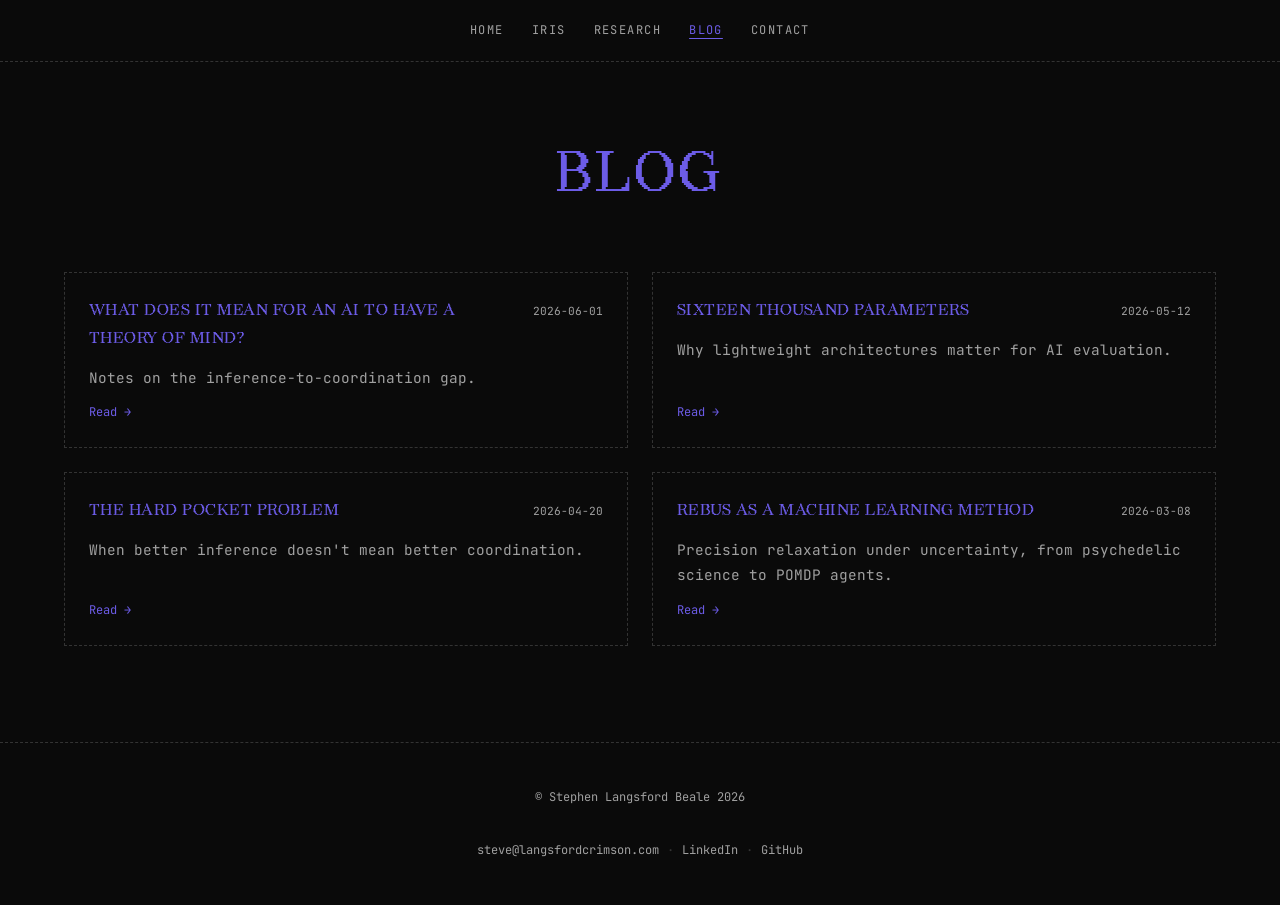
==== blog.html @ 6985926a "feat: IRIS Research Lab static site — initial build Five-page dark-mode site with Nous-inspired typo" ====
<!DOCTYPE html>
<html lang="en-GB">
<head>
  <meta charset="UTF-8">
  <meta name="viewport" content="width=device-width, initial-scale=1.0">
  <title>Blog — IRIS Research Lab</title>
  <meta name="description" content="Notes on theory of mind, AI evaluation, coordination, and machine learning methodology from IRIS Research Lab.">
  <meta property="og:title" content="Blog — IRIS Research Lab">
  <meta property="og:description" content="Research notes on AI theory of mind, lightweight architectures, and cognitive science for machine learning.">
  <meta property="og:type" content="website">
  <link rel="icon" href="favicon.svg" type="image/svg+xml">
  <link rel="preconnect" href="https://fonts.googleapis.com">
  <link rel="preconnect" href="https://fonts.gstatic.com" crossorigin>
  <link href="https://fonts.googleapis.com/css2?family=JetBrains+Mono:wght@400;500&display=swap" rel="stylesheet">
  <link rel="stylesheet" href="styles.css">
</head>
<body>
  <div class="site-wrapper">
    <!-- shared: header -->
    <header class="site-header">
      <div class="container">
        <button class="nav-toggle" type="button" aria-expanded="false" aria-controls="site-nav">Menu</button>
        <nav id="site-nav" class="site-nav" aria-label="Main">
          <a href="index.html">Home</a>
          <a href="iris.html">IRIS</a>
          <a href="research.html">Research</a>
          <a href="blog.html" aria-current="page">Blog</a>
          <a href="contact.html">Contact</a>
        </nav>
      </div>
    </header>

    <main>
      <div class="container">
        <h1 class="page-title">Blog</h1>

        <div class="blog-grid">
          <article class="blog-card">
            <div class="blog-card-header">
              <h2 class="blog-card-title">What does it mean for an AI to have a theory of mind?</h2>
              <time class="blog-card-date" datetime="2026-06-01">2026-06-01</time>
            </div>
            <p class="blog-card-excerpt">Notes on the inference-to-coordination gap.</p>
            <a class="blog-card-link" href="#">Read →</a>
          </article>

          <article class="blog-card">
            <div class="blog-card-header">
              <h2 class="blog-card-title">Sixteen thousand parameters</h2>
              <time class="blog-card-date" datetime="2026-05-12">2026-05-12</time>
            </div>
            <p class="blog-card-excerpt">Why lightweight architectures matter for AI evaluation.</p>
            <a class="blog-card-link" href="#">Read →</a>
          </article>

          <article class="blog-card">
            <div class="blog-card-header">
              <h2 class="blog-card-title">The hard pocket problem</h2>
              <time class="blog-card-date" datetime="2026-04-20">2026-04-20</time>
            </div>
            <p class="blog-card-excerpt">When better inference doesn't mean better coordination.</p>
            <a class="blog-card-link" href="#">Read →</a>
          </article>

          <article class="blog-card">
            <div class="blog-card-header">
              <h2 class="blog-card-title">REBUS as a machine learning method</h2>
              <time class="blog-card-date" datetime="2026-03-08">2026-03-08</time>
            </div>
            <p class="blog-card-excerpt">Precision relaxation under uncertainty, from psychedelic science to POMDP agents.</p>
            <a class="blog-card-link" href="#">Read →</a>
          </article>
        </div>
      </div>
    </main>

    <!-- shared: footer -->
    <footer class="site-footer">
      <div class="container footer-inner">
        <p>&copy; Stephen Langsford Beale 2026</p>
        <p class="footer-links">
          <a href="mailto:steve@langsfordcrimson.com">steve@langsfordcrimson.com</a>
          <span class="footer-sep">·</span>
          <a href="https://www.linkedin.com/in/steve-langsford-beale-79773b5/" rel="noopener noreferrer">LinkedIn</a>
          <span class="footer-sep">·</span>
          <a href="https://github.com/stephenlangsfordbeale" rel="noopener noreferrer">GitHub</a>
        </p>
      </div>
    </footer>
  </div>
  <script src="script.js"></script>
</body>
</html>
---- styles.css ----
/* IRIS Research Lab — single stylesheet */

@font-face {
  font-family: "Redaction 35";
  src: url("fonts/redaction-35-latin-400-normal.woff2") format("woff2");
  font-weight: 400;
  font-style: normal;
  font-display: swap;
}

:root {
  --bg: #0a0a0a;
  --text: #e5e5e5;
  --accent: #6c5ce7;
  --accent-teal: #00b894;
  --muted: #a0a0a0;
  --border: #333333;
  --max-width: 72rem;
  --content-width: 42rem;
  --font-display: "Redaction 35", Georgia, serif;
  --font-body: "JetBrains Mono", ui-monospace, monospace;
  --font-mono: "JetBrains Mono", ui-monospace, monospace;
}

*,
*::before,
*::after {
  box-sizing: border-box;
}

html {
  scroll-behavior: smooth;
}

body {
  margin: 0;
  background: var(--bg);
  color: var(--text);
  font-family: var(--font-body);
  font-size: 1.0625rem;
  line-height: 1.75;
  -webkit-font-smoothing: antialiased;
}

img {
  max-width: 100%;
  height: auto;
}

a {
  color: var(--accent);
  text-decoration: underline;
  text-underline-offset: 0.15em;
}

a:hover {
  color: var(--text);
}

/* ── Layout ── */

.site-wrapper {
  min-height: 100vh;
  display: flex;
  flex-direction: column;
}

.container {
  width: min(100% - 3rem, var(--max-width));
  margin-inline: auto;
}

.container--narrow {
  width: min(100% - 3rem, var(--content-width));
  margin-inline: auto;
}

/* ── Header / Nav ── */

.site-header {
  border-bottom: 1px dashed var(--border);
  padding: 1.25rem 0;
}

.site-nav {
  display: flex;
  align-items: center;
  justify-content: center;
  flex-wrap: wrap;
  gap: 0.5rem 1.75rem;
}

.site-nav a {
  font-family: var(--font-mono);
  font-size: 0.75rem;
  letter-spacing: 0.12em;
  text-transform: uppercase;
  text-decoration: none;
  color: var(--muted);
  transition: color 0.15s ease;
}

.site-nav a:hover,
.site-nav a[aria-current="page"] {
  color: var(--accent);
}

.site-nav a[aria-current="page"] {
  text-decoration: underline;
  text-underline-offset: 0.35em;
}

.nav-toggle {
  display: none;
  background: none;
  border: 1px dashed var(--border);
  color: var(--text);
  font-family: var(--font-mono);
  font-size: 0.7rem;
  letter-spacing: 0.1em;
  text-transform: uppercase;
  padding: 0.5rem 0.75rem;
  cursor: pointer;
}

/* ── Main content ── */

main {
  flex: 1;
  padding: 4rem 0 6rem;
}

/* ── Typography ── */

.display-title {
  font-family: var(--font-display);
  font-size: clamp(1.75rem, 4vw, 2.75rem);
  font-weight: 400;
  letter-spacing: 0.04em;
  text-transform: uppercase;
  color: var(--accent);
  line-height: 1.2;
  margin: 0 0 1.5rem;
}

.page-title {
  font-family: var(--font-display);
  font-size: clamp(2rem, 5vw, 3.5rem);
  font-weight: 400;
  letter-spacing: 0.06em;
  text-transform: uppercase;
  color: var(--accent);
  text-align: center;
  margin: 0 0 3rem;
}

.section-heading {
  font-family: var(--font-display);
  font-size: clamp(1.25rem, 2.5vw, 1.75rem);
  font-weight: 400;
  letter-spacing: 0.05em;
  text-transform: uppercase;
  color: var(--accent);
  margin: 0 0 1.25rem;
}

.mono-label {
  font-family: var(--font-mono);
  font-size: 0.7rem;
  letter-spacing: 0.14em;
  text-transform: uppercase;
  color: var(--accent-teal);
}

.body-copy {
  margin: 0;
  max-width: 38rem;
  font-size: 1.0625rem;
  line-height: 1.75;
}

.body-copy + .body-copy {
  margin-top: 1.25rem;
}

/* ── Home sections ── */

.home-section {
  padding: 4rem 0;
  border-bottom: 1px dashed var(--border);
}

.home-section:first-of-type {
  padding-top: 3rem;
}

.home-section:last-of-type {
  border-bottom: none;
}

.home-row {
  display: grid;
  grid-template-columns: minmax(0, 1.15fr) minmax(0, 1.85fr);
  gap: 2.5rem;
  align-items: start;
}

.home-row__media {
  margin: 0;
}

.home-row__image {
  display: block;
  width: 100%;
  aspect-ratio: 1 / 1;
  object-fit: cover;
  object-position: center;
  border: 1px solid var(--border);
  filter: grayscale(100%) sepia(30%) hue-rotate(210deg) saturate(1.4) brightness(0.9);
}

.home-row__content .section-heading {
  margin-bottom: 1.25rem;
}

.home-row__content .body-copy {
  max-width: none;
}

/* ── IRIS page ── */

.iris-page {
  position: relative;
  min-height: calc(100vh - 8rem);
  display: grid;
  place-items: center;
  overflow: hidden;
}

.iris-page::before {
  content: "";
  position: fixed;
  inset: 0;
  background: url("assets/images/iris-bg-blake.png") center / cover no-repeat;
  opacity: 0.08;
  filter: blur(1px) grayscale(100%);
  mix-blend-mode: screen;
  pointer-events: none;
  z-index: 0;
}

.iris-page::after {
  content: "";
  position: fixed;
  inset: 0;
  background: linear-gradient(
    to bottom,
    var(--bg) 0%,
    transparent 35%,
    transparent 65%,
    var(--bg) 100%
  );
  pointer-events: none;
  z-index: 0;
}

.iris-content {
  position: relative;
  z-index: 1;
  text-align: center;
  padding: 2rem 0;
}

.iris-content .display-title {
  font-size: clamp(1.5rem, 3.5vw, 2.25rem);
  margin-bottom: 0.75rem;
}

.iris-content .mono-label {
  display: block;
  margin-bottom: 2.5rem;
  color: var(--muted);
}

.iris-content .body-copy {
  max-width: none;
  text-align: center;
  margin-inline: auto;
}

.iris-links {
  list-style: none;
  padding: 0;
  margin: 3rem 0 0;
  text-align: left;
  display: inline-block;
}

.iris-links li {
  margin-bottom: 0.75rem;
}

.iris-links a {
  font-family: var(--font-mono);
  font-size: 0.85rem;
  letter-spacing: 0.02em;
  text-decoration: none;
}

.iris-links a::after {
  content: " →";
  color: var(--muted);
}

.iris-links a:hover::after {
  color: var(--accent);
}

/* ── Research table ── */

.table-wrap {
  overflow-x: auto;
  border: 1px solid var(--border);
}

.research-table {
  width: 100%;
  border-collapse: collapse;
  font-family: var(--font-mono);
  font-size: 0.8rem;
}

.research-table th,
.research-table td {
  border: 1px solid var(--border);
  padding: 0.85rem 1rem;
  text-align: left;
  vertical-align: top;
}

.research-table th {
  font-size: 0.7rem;
  letter-spacing: 0.1em;
  text-transform: uppercase;
  color: var(--muted);
  background: rgba(255, 255, 255, 0.02);
}

.research-table td:first-child {
  font-weight: 500;
  color: var(--text);
  white-space: nowrap;
}

.research-table a {
  white-space: nowrap;
}

.research-table tbody tr:hover {
  background: rgba(108, 92, 231, 0.04);
}

/* ── Blog grid ── */

.blog-grid {
  display: grid;
  grid-template-columns: repeat(2, 1fr);
  gap: 1.5rem;
}

.blog-card {
  border: 1px dashed var(--border);
  padding: 1.5rem;
  display: flex;
  flex-direction: column;
  gap: 0.75rem;
  transition: border-color 0.15s ease;
}

.blog-card:hover {
  border-color: var(--accent);
}

.blog-card-header {
  display: flex;
  justify-content: space-between;
  align-items: baseline;
  gap: 1rem;
  flex-wrap: wrap;
}

.blog-card-title {
  font-family: var(--font-display);
  font-size: 1rem;
  font-weight: 400;
  letter-spacing: 0.03em;
  text-transform: uppercase;
  color: var(--accent);
  margin: 0;
  flex: 1;
  min-width: 0;
}

.blog-card-date {
  font-family: var(--font-mono);
  font-size: 0.7rem;
  color: var(--muted);
  white-space: nowrap;
}

.blog-card-excerpt {
  font-size: 0.9rem;
  color: var(--muted);
  margin: 0;
  flex: 1;
}

.blog-card-link {
  font-family: var(--font-mono);
  font-size: 0.75rem;
  text-decoration: none;
  align-self: flex-start;
}

/* ── Contact ── */

.contact-block {
  max-width: 32rem;
}

.contact-block .display-title {
  margin-bottom: 2rem;
}

.contact-list {
  list-style: none;
  padding: 0;
  margin: 0 0 2.5rem;
}

.contact-list li {
  margin-bottom: 0.5rem;
  font-family: var(--font-mono);
  font-size: 0.85rem;
}

.contact-credentials {
  border-top: 1px dashed var(--border);
  padding-top: 2rem;
  margin-top: 2rem;
}

.contact-credentials p {
  margin: 0 0 0.75rem;
  font-size: 0.9rem;
  color: var(--muted);
}

/* ── Footer ── */

.site-footer {
  border-top: 1px dashed var(--border);
  padding: 2rem 0;
  margin-top: auto;
}

.footer-inner {
  display: flex;
  flex-direction: column;
  align-items: center;
  gap: 0.5rem;
  text-align: center;
  font-family: var(--font-mono);
  font-size: 0.75rem;
  color: var(--muted);
}

.footer-inner a {
  color: var(--muted);
  text-decoration: none;
}

.footer-inner a:hover {
  color: var(--accent);
}

.footer-links {
  display: flex;
  flex-wrap: wrap;
  justify-content: center;
  gap: 0.25rem 0.5rem;
}

.footer-sep {
  color: var(--border);
}

/* ── Responsive ── */

@media (max-width: 768px) {
  .site-header .container {
    display: flex;
    flex-direction: column;
    align-items: center;
    gap: 1rem;
  }

  .nav-toggle {
    display: block;
  }

  .site-nav {
    display: none;
    flex-direction: column;
    width: 100%;
    padding-top: 0.5rem;
  }

  .site-nav.is-open {
    display: flex;
  }

  .blog-grid {
    grid-template-columns: 1fr;
  }

  .home-section {
    padding: 3rem 0;
  }

  .home-row {
    grid-template-columns: 1fr;
    gap: 1.5rem;
  }

  main {
    padding: 2.5rem 0 4rem;
  }

  .research-table td:first-child {
    white-space: normal;
  }
}

@media (prefers-reduced-motion: reduce) {
  html {
    scroll-behavior: auto;
  }
}
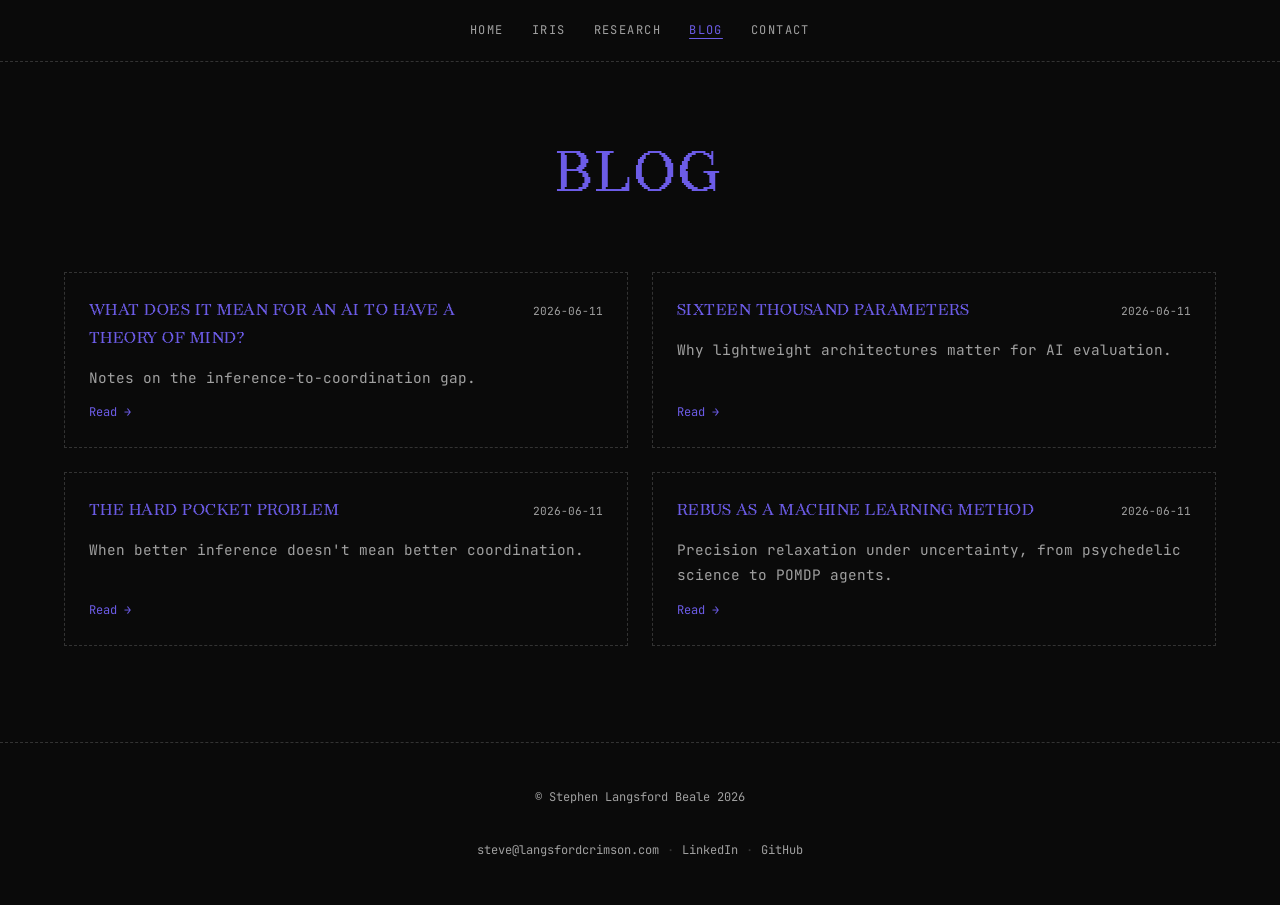
==== commit 7e4659d0: "feat: COPY.md workflow, blog posts, and IRIS page refinements Add master copy sync, four full blog a" ====
--- a/blog.html
+++ b/blog.html
@@ -31,52 +31,55 @@
     </header>
 
     <main>
-      <div class="container">
+      <div class="container"><!-- copy:blog/heading -->
         <h1 class="page-title">Blog</h1>
+        <!-- /copy:blog/heading -->
 
-        <div class="blog-grid">
+        <div class="blog-grid"><!-- copy:blog/posts -->
+
           <article class="blog-card">
             <div class="blog-card-header">
               <h2 class="blog-card-title">What does it mean for an AI to have a theory of mind?</h2>
-              <time class="blog-card-date" datetime="2026-06-01">2026-06-01</time>
+              <time class="blog-card-date" datetime="2026-06-11">2026-06-11</time>
             </div>
             <p class="blog-card-excerpt">Notes on the inference-to-coordination gap.</p>
-            <a class="blog-card-link" href="#">Read →</a>
+            <a class="blog-card-link" href="blog/what-does-it-mean-for-an-ai-to-have-a-theory-of-mind.html">Read →</a>
           </article>
 
           <article class="blog-card">
             <div class="blog-card-header">
               <h2 class="blog-card-title">Sixteen thousand parameters</h2>
-              <time class="blog-card-date" datetime="2026-05-12">2026-05-12</time>
+              <time class="blog-card-date" datetime="2026-06-11">2026-06-11</time>
             </div>
             <p class="blog-card-excerpt">Why lightweight architectures matter for AI evaluation.</p>
-            <a class="blog-card-link" href="#">Read →</a>
+            <a class="blog-card-link" href="blog/sixteen-thousand-parameters.html">Read →</a>
           </article>
 
           <article class="blog-card">
             <div class="blog-card-header">
               <h2 class="blog-card-title">The hard pocket problem</h2>
-              <time class="blog-card-date" datetime="2026-04-20">2026-04-20</time>
+              <time class="blog-card-date" datetime="2026-06-11">2026-06-11</time>
             </div>
-            <p class="blog-card-excerpt">When better inference doesn't mean better coordination.</p>
-            <a class="blog-card-link" href="#">Read →</a>
+            <p class="blog-card-excerpt">When better inference doesn&#x27;t mean better coordination.</p>
+            <a class="blog-card-link" href="blog/the-hard-pocket-problem.html">Read →</a>
           </article>
 
           <article class="blog-card">
             <div class="blog-card-header">
               <h2 class="blog-card-title">REBUS as a machine learning method</h2>
-              <time class="blog-card-date" datetime="2026-03-08">2026-03-08</time>
+              <time class="blog-card-date" datetime="2026-06-11">2026-06-11</time>
             </div>
             <p class="blog-card-excerpt">Precision relaxation under uncertainty, from psychedelic science to POMDP agents.</p>
-            <a class="blog-card-link" href="#">Read →</a>
+            <a class="blog-card-link" href="blog/rebus-as-a-machine-learning-method.html">Read →</a>
           </article>
+        <!-- /copy:blog/posts -->
         </div>
       </div>
     </main>
 
     <!-- shared: footer -->
     <footer class="site-footer">
-      <div class="container footer-inner">
+      <div class="container footer-inner"><!-- copy:global/footer -->
         <p>&copy; Stephen Langsford Beale 2026</p>
         <p class="footer-links">
           <a href="mailto:steve@langsfordcrimson.com">steve@langsfordcrimson.com</a>
@@ -85,6 +88,7 @@
           <span class="footer-sep">·</span>
           <a href="https://github.com/stephenlangsfordbeale" rel="noopener noreferrer">GitHub</a>
         </p>
+      <!-- /copy:global/footer -->
       </div>
     </footer>
   </div>
--- a/styles.css
+++ b/styles.css
@@ -229,17 +229,24 @@
 
 /* ── IRIS page ── */
 
+body:has(main.iris-page) .site-header {
+  position: relative;
+  z-index: 2;
+  background: var(--bg);
+}
+
 .iris-page {
   position: relative;
   min-height: calc(100vh - 8rem);
   display: grid;
   place-items: center;
   overflow: hidden;
+  isolation: isolate;
 }
 
 .iris-page::before {
   content: "";
-  position: fixed;
+  position: absolute;
   inset: 0;
   background: url("assets/images/iris-bg-blake.png") center / cover no-repeat;
   opacity: 0.08;
@@ -251,13 +258,13 @@
 
 .iris-page::after {
   content: "";
-  position: fixed;
+  position: absolute;
   inset: 0;
   background: linear-gradient(
     to bottom,
     var(--bg) 0%,
-    transparent 35%,
-    transparent 65%,
+    transparent 28%,
+    transparent 72%,
     var(--bg) 100%
   );
   pointer-events: none;
@@ -286,6 +293,10 @@
   max-width: none;
   text-align: center;
   margin-inline: auto;
+}
+
+.iris-content .body-copy + .body-copy {
+  margin-top: 1.75rem;
 }
 
 .iris-links {
@@ -422,6 +433,97 @@
   align-self: flex-start;
 }
 
+/* ── Blog post (article page) ── */
+
+.blog-post {
+  max-width: 40rem;
+}
+
+.blog-post__back {
+  display: inline-block;
+  font-family: var(--font-mono);
+  font-size: 0.75rem;
+  letter-spacing: 0.06em;
+  text-transform: uppercase;
+  text-decoration: none;
+  color: var(--muted);
+  margin-bottom: 2.5rem;
+}
+
+.blog-post__back:hover {
+  color: var(--accent);
+}
+
+.blog-post__header {
+  margin-bottom: 2.5rem;
+}
+
+.blog-post__title {
+  font-family: var(--font-display);
+  font-size: clamp(1.5rem, 3.5vw, 2.25rem);
+  font-weight: 400;
+  letter-spacing: 0.04em;
+  text-transform: uppercase;
+  color: var(--accent);
+  line-height: 1.25;
+  margin: 0 0 1rem;
+}
+
+.blog-post__meta {
+  display: flex;
+  flex-wrap: wrap;
+  align-items: center;
+  gap: 0.75rem 1.25rem;
+  font-family: var(--font-mono);
+  font-size: 0.75rem;
+  color: var(--muted);
+}
+
+.blog-post__tags {
+  display: flex;
+  flex-wrap: wrap;
+  gap: 0.5rem;
+  list-style: none;
+  padding: 0;
+  margin: 0;
+}
+
+.blog-post__tag {
+  border: 1px dashed var(--border);
+  padding: 0.2rem 0.5rem;
+  font-size: 0.65rem;
+  letter-spacing: 0.08em;
+  text-transform: uppercase;
+  color: var(--accent-teal);
+}
+
+.blog-post__body .body-copy {
+  max-width: none;
+  margin-bottom: 1.25rem;
+}
+
+.blog-post__body .body-copy:last-child {
+  margin-bottom: 0;
+}
+
+.blog-formula {
+  font-family: var(--font-mono);
+  font-size: 0.85rem;
+  line-height: 1.6;
+  color: var(--text);
+  background: rgba(255, 255, 255, 0.03);
+  border: 1px dashed var(--border);
+  padding: 1rem 1.25rem;
+  margin: 1.5rem 0;
+  overflow-x: auto;
+  white-space: pre-wrap;
+}
+
+.blog-post__body em {
+  font-style: italic;
+  color: var(--text);
+}
+
 /* ── Contact ── */
 
 .contact-block {
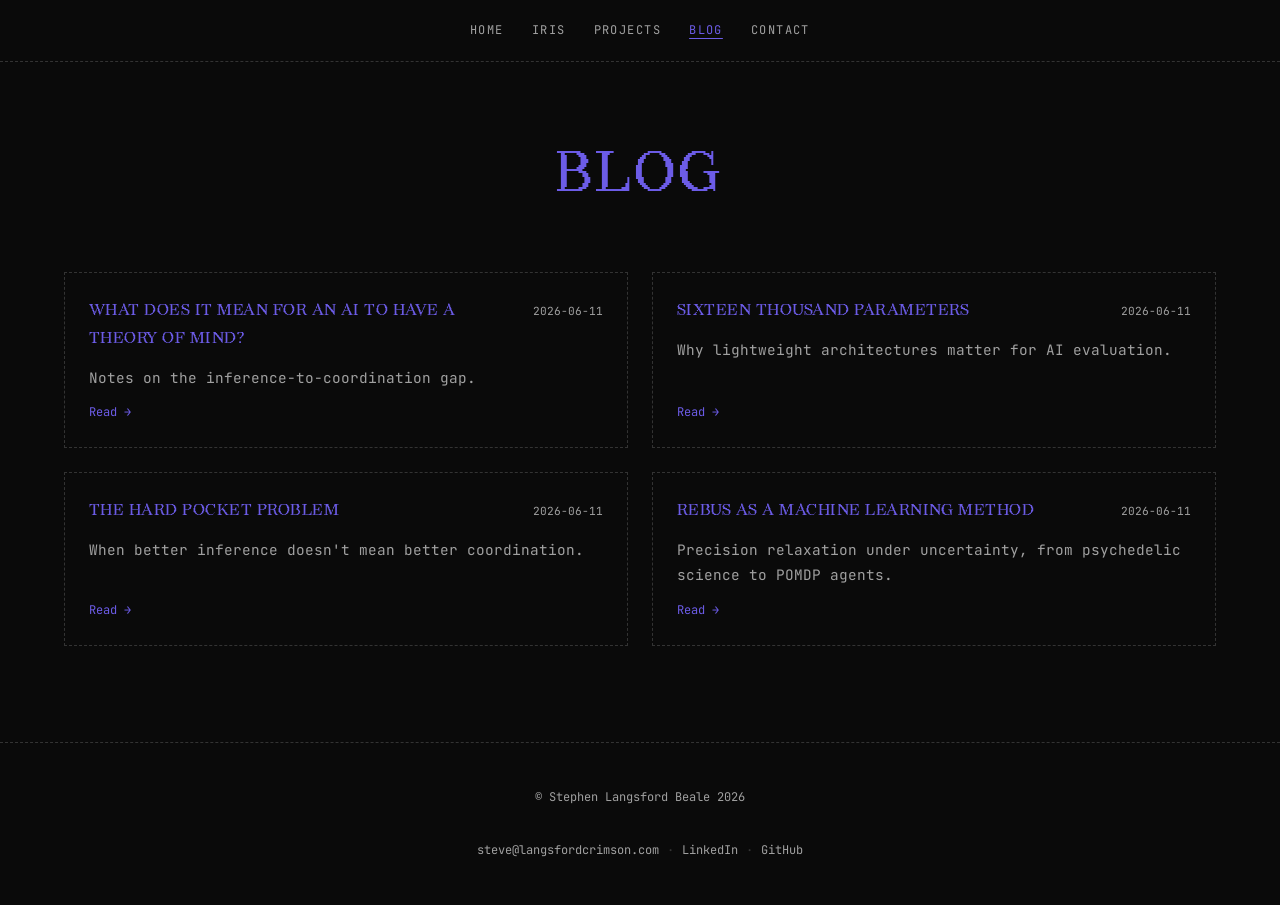
==== commit 61873d50: "feat: add Projects page with downloadable PDF links Replace Research with Projects across nav and CO" ====
--- a/blog.html
+++ b/blog.html
@@ -23,7 +23,7 @@
         <nav id="site-nav" class="site-nav" aria-label="Main">
           <a href="index.html">Home</a>
           <a href="iris.html">IRIS</a>
-          <a href="research.html">Research</a>
+          <a href="projects.html">Projects</a>
           <a href="blog.html" aria-current="page">Blog</a>
           <a href="contact.html">Contact</a>
         </nav>
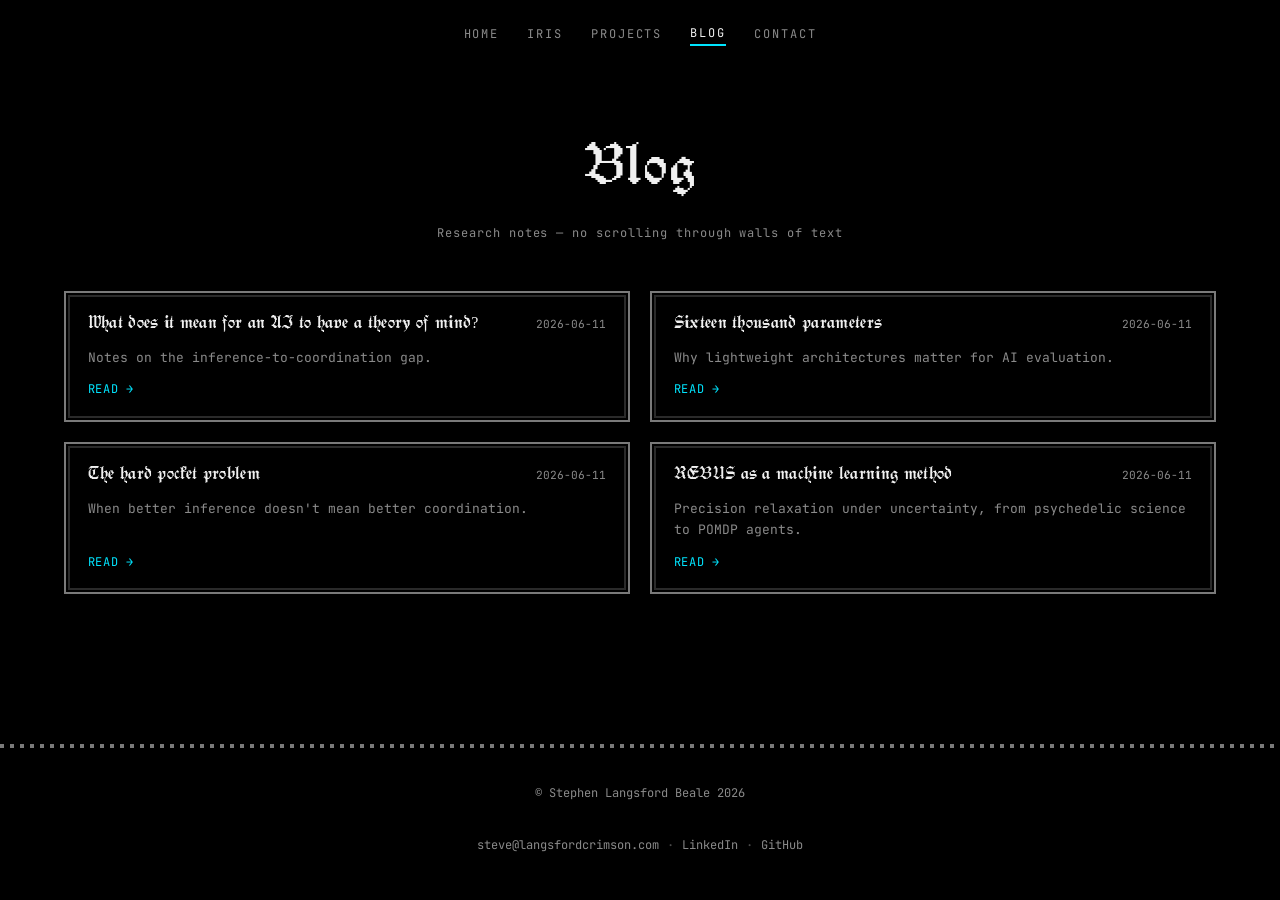
==== commit e41724f2: "feat: add Pixelcastle retro-tech design branch Introduce theme-pixelcastle.css with Pixelcastle disp" ====
--- a/blog.html
+++ b/blog.html
@@ -13,8 +13,9 @@
   <link rel="preconnect" href="https://fonts.gstatic.com" crossorigin>
   <link href="https://fonts.googleapis.com/css2?family=JetBrains+Mono:wght@400;500&display=swap" rel="stylesheet">
   <link rel="stylesheet" href="styles.css">
+  <link rel="stylesheet" href="theme-pixelcastle.css">
 </head>
-<body>
+<body class="theme-pixelcastle">
   <div class="site-wrapper">
     <!-- shared: header -->
     <header class="site-header">
@@ -32,45 +33,56 @@
 
     <main>
       <div class="container"><!-- copy:blog/heading -->
-        <h1 class="page-title">Blog</h1>
+        <header class="page-hero">
+          <h1 class="page-title">Blog</h1>
+          <p class="page-subtitle">Research notes — no scrolling through walls of text</p>
+        </header>
         <!-- /copy:blog/heading -->
 
         <div class="blog-grid"><!-- copy:blog/posts -->
 
           <article class="blog-card">
+            <div class="blog-card-inner retro-frame">
             <div class="blog-card-header">
               <h2 class="blog-card-title">What does it mean for an AI to have a theory of mind?</h2>
               <time class="blog-card-date" datetime="2026-06-11">2026-06-11</time>
             </div>
             <p class="blog-card-excerpt">Notes on the inference-to-coordination gap.</p>
             <a class="blog-card-link" href="blog/what-does-it-mean-for-an-ai-to-have-a-theory-of-mind.html">Read →</a>
+            </div>
           </article>
 
           <article class="blog-card">
+            <div class="blog-card-inner retro-frame">
             <div class="blog-card-header">
               <h2 class="blog-card-title">Sixteen thousand parameters</h2>
               <time class="blog-card-date" datetime="2026-06-11">2026-06-11</time>
             </div>
             <p class="blog-card-excerpt">Why lightweight architectures matter for AI evaluation.</p>
             <a class="blog-card-link" href="blog/sixteen-thousand-parameters.html">Read →</a>
+            </div>
           </article>
 
           <article class="blog-card">
+            <div class="blog-card-inner retro-frame">
             <div class="blog-card-header">
               <h2 class="blog-card-title">The hard pocket problem</h2>
               <time class="blog-card-date" datetime="2026-06-11">2026-06-11</time>
             </div>
             <p class="blog-card-excerpt">When better inference doesn&#x27;t mean better coordination.</p>
             <a class="blog-card-link" href="blog/the-hard-pocket-problem.html">Read →</a>
+            </div>
           </article>
 
           <article class="blog-card">
+            <div class="blog-card-inner retro-frame">
             <div class="blog-card-header">
               <h2 class="blog-card-title">REBUS as a machine learning method</h2>
               <time class="blog-card-date" datetime="2026-06-11">2026-06-11</time>
             </div>
             <p class="blog-card-excerpt">Precision relaxation under uncertainty, from psychedelic science to POMDP agents.</p>
             <a class="blog-card-link" href="blog/rebus-as-a-machine-learning-method.html">Read →</a>
+            </div>
           </article>
         <!-- /copy:blog/posts -->
         </div>
--- a/theme-pixelcastle.css
+++ b/theme-pixelcastle.css
@@ -0,0 +1,463 @@
+/* Pixelcastle retro-tech theme — 8bitcn-inspired overlays */
+
+@font-face {
+  font-family: "Pixelcastle";
+  src: url("fonts/Pixelcastle.otf") format("opentype");
+  font-weight: 400;
+  font-style: normal;
+  font-display: swap;
+}
+
+:root {
+  --bg: #000000;
+  --text: #f0f0f0;
+  --muted: #8a8a8a;
+  --border: #4a4a4a;
+  --border-light: #7a7a7a;
+  --border-dark: #2a2a2a;
+  --accent: #ffffff;
+  --accent-cyan: #00e5ff;
+  --accent-magenta: #ff3dff;
+  --accent-yellow: #ffe600;
+  --font-display: "Pixelcastle", Georgia, serif;
+}
+
+body {
+  font-size: 0.9375rem;
+  line-height: 1.65;
+}
+
+a {
+  color: var(--accent-cyan);
+  text-decoration: none;
+}
+
+a:hover {
+  color: var(--accent-yellow);
+}
+
+/* Pixel square dividers */
+
+.pixel-divider {
+  border: none;
+  height: 4px;
+  margin: 0;
+  background: repeating-linear-gradient(
+    to right,
+    var(--border-light) 0,
+    var(--border-light) 4px,
+    transparent 4px,
+    transparent 10px
+  );
+}
+
+/* Double-line retro frame */
+
+.retro-frame {
+  position: relative;
+  border: 2px solid var(--border-light);
+  background: var(--bg);
+  box-shadow:
+    inset 0 0 0 2px var(--bg),
+    inset 0 0 0 4px var(--border-dark);
+}
+
+/* Page hero (Help Center / Quick Answers header) */
+
+.page-hero {
+  text-align: center;
+  margin-bottom: 3rem;
+}
+
+.page-subtitle {
+  font-family: var(--font-mono);
+  font-size: 0.75rem;
+  letter-spacing: 0.08em;
+  color: var(--muted);
+  margin: 0.75rem 0 0;
+}
+
+/* Header / nav */
+
+.site-header {
+  border-bottom: none;
+  padding: 1.5rem 0 1rem;
+}
+
+.site-header .container {
+  border-bottom: none;
+}
+
+.site-nav a {
+  color: var(--muted);
+  letter-spacing: 0.16em;
+}
+
+.site-nav a:hover,
+.site-nav a[aria-current="page"] {
+  color: var(--text);
+}
+
+.site-nav a[aria-current="page"] {
+  text-decoration: none;
+  border-bottom: 2px solid var(--accent-cyan);
+}
+
+.nav-toggle {
+  border: 2px solid var(--border-light);
+  box-shadow:
+    inset 0 0 0 2px var(--bg),
+    inset 0 0 0 4px var(--border-dark);
+}
+
+/* Typography */
+
+.display-title,
+.page-title,
+.section-heading,
+.blog-card-title,
+.blog-post__title,
+.retro-card__title,
+.retro-entry__title {
+  font-family: var(--font-display);
+  font-weight: 400;
+  letter-spacing: 0.02em;
+  text-transform: none;
+  color: var(--text);
+}
+
+.page-title {
+  font-size: clamp(2rem, 6vw, 3.25rem);
+  margin-bottom: 0;
+}
+
+.section-heading {
+  font-size: clamp(1.1rem, 2.5vw, 1.35rem);
+  margin-bottom: 0.75rem;
+}
+
+.mono-label {
+  color: var(--muted);
+}
+
+/* Home — Quick Answers grid */
+
+.home-intro {
+  max-width: 36rem;
+  margin: 0 auto 2.5rem;
+  text-align: center;
+}
+
+.retro-grid {
+  display: grid;
+  grid-template-columns: repeat(2, minmax(0, 1fr));
+  gap: 1.25rem;
+}
+
+.retro-card {
+  padding: 1.25rem 1.35rem;
+  display: flex;
+  flex-direction: column;
+  gap: 0.85rem;
+  min-height: 100%;
+}
+
+.retro-card__media {
+  margin: 0;
+}
+
+.retro-card__image {
+  display: block;
+  width: 100%;
+  aspect-ratio: 1 / 1;
+  object-fit: cover;
+  border: 2px solid var(--border-dark);
+  filter: grayscale(100%) contrast(1.1) brightness(0.85);
+  image-rendering: pixelated;
+}
+
+.retro-card__title {
+  font-size: 1.05rem;
+  margin: 0;
+  line-height: 1.3;
+}
+
+.retro-card__body {
+  margin: 0;
+  font-size: 0.8125rem;
+  color: var(--muted);
+  flex: 1;
+}
+
+.home-section,
+.home-row {
+  display: contents;
+}
+
+/* Projects — Changelog stack */
+
+.retro-changelog {
+  max-width: 40rem;
+  margin-inline: auto;
+}
+
+.retro-entry {
+  padding: 1.35rem 1.5rem 1.5rem;
+  margin-bottom: 0;
+}
+
+.retro-entry + .pixel-divider {
+  margin: 0;
+}
+
+.retro-entry__head {
+  display: flex;
+  justify-content: space-between;
+  align-items: flex-start;
+  gap: 1rem;
+  margin-bottom: 0.85rem;
+}
+
+.retro-entry__date {
+  font-family: var(--font-mono);
+  font-size: 0.65rem;
+  letter-spacing: 0.1em;
+  text-transform: uppercase;
+  color: var(--muted);
+}
+
+.retro-tag {
+  font-family: var(--font-mono);
+  font-size: 0.6rem;
+  letter-spacing: 0.12em;
+  text-transform: uppercase;
+  padding: 0.25rem 0.5rem;
+  border: 2px solid var(--text);
+  color: var(--bg);
+  background: var(--text);
+  clip-path: polygon(0 0, calc(100% - 6px) 0, 100% 6px, 100% 100%, 6px 100%, 0 calc(100% - 6px));
+}
+
+.retro-entry__title {
+  font-size: 1.15rem;
+  margin: 0 0 0.65rem;
+  line-height: 1.35;
+}
+
+.retro-entry__body {
+  margin: 0 0 1rem;
+  font-size: 0.8125rem;
+  color: var(--muted);
+}
+
+.retro-entry__link {
+  font-family: var(--font-mono);
+  font-size: 0.7rem;
+  letter-spacing: 0.08em;
+  text-transform: uppercase;
+}
+
+.retro-entry__link::after {
+  content: " ↓";
+}
+
+/* Projects accordion fallback / table hide — table removed on retro branch */
+
+/* Blog — retro cards */
+
+.blog-grid {
+  gap: 1.25rem;
+}
+
+.blog-card {
+  border: none;
+  padding: 0;
+}
+
+.blog-card-inner {
+  padding: 1.25rem 1.35rem;
+  height: 100%;
+  display: flex;
+  flex-direction: column;
+  gap: 0.75rem;
+}
+
+.blog-card-title {
+  font-size: 1rem;
+  line-height: 1.35;
+}
+
+.blog-card-excerpt {
+  font-size: 0.8125rem;
+}
+
+.blog-card-link {
+  letter-spacing: 0.06em;
+  text-transform: uppercase;
+}
+
+/* Blog post */
+
+.blog-post__tag {
+  border: 2px solid var(--border-light);
+  color: var(--accent-magenta);
+}
+
+.blog-formula {
+  border: 2px solid var(--border-light);
+  box-shadow: inset 0 0 0 2px var(--bg), inset 0 0 0 4px var(--border-dark);
+}
+
+/* IRIS */
+
+body:has(main.iris-page) .site-header {
+  background: var(--bg);
+}
+
+.iris-page::before {
+  opacity: 0.06;
+  filter: grayscale(100%) contrast(1.2);
+}
+
+.iris-panel {
+  max-width: 36rem;
+  margin-inline: auto;
+  padding: 2rem 1.75rem;
+  text-align: center;
+}
+
+.iris-content .display-title {
+  font-size: clamp(1.35rem, 3.5vw, 2rem);
+  color: var(--text);
+}
+
+.iris-links a {
+  color: var(--accent-cyan);
+}
+
+/* Contact */
+
+.contact-block {
+  max-width: 36rem;
+  margin-inline: auto;
+}
+
+.contact-panel {
+  padding: 1.75rem 1.5rem;
+}
+
+.contact-list a {
+  color: var(--accent-cyan);
+}
+
+.contact-credentials {
+  border-top: none;
+  padding-top: 0;
+  margin-top: 1.5rem;
+}
+
+.contact-credentials p {
+  font-size: 0.8125rem;
+}
+
+/* Accordion (Help Center pattern) */
+
+.retro-accordion {
+  max-width: 40rem;
+  margin-inline: auto;
+}
+
+.retro-accordion__label {
+  font-family: var(--font-mono);
+  font-size: 0.65rem;
+  letter-spacing: 0.14em;
+  text-transform: uppercase;
+  color: var(--muted);
+  margin: 1.75rem 0 0.75rem;
+}
+
+.retro-accordion__label:first-child {
+  margin-top: 0;
+}
+
+.retro-accordion__item {
+  border: none;
+  background: none;
+}
+
+.retro-accordion__trigger {
+  width: 100%;
+  display: flex;
+  align-items: center;
+  justify-content: space-between;
+  gap: 1rem;
+  padding: 0.85rem 0;
+  border: none;
+  background: none;
+  color: var(--text);
+  font-family: var(--font-mono);
+  font-size: 0.8125rem;
+  font-weight: 500;
+  text-align: left;
+  cursor: pointer;
+}
+
+.retro-accordion__trigger:hover {
+  color: var(--accent-cyan);
+}
+
+.retro-accordion__chevron {
+  flex-shrink: 0;
+  font-size: 0.65rem;
+  color: var(--muted);
+  transition: transform 0.15s ease;
+}
+
+.retro-accordion__item.is-open .retro-accordion__chevron {
+  transform: rotate(180deg);
+}
+
+.retro-accordion__panel {
+  display: none;
+  padding: 0 0 0.85rem;
+  font-size: 0.8125rem;
+  color: var(--muted);
+  line-height: 1.65;
+}
+
+.retro-accordion__item.is-open .retro-accordion__panel {
+  display: block;
+}
+
+/* Footer */
+
+.site-footer {
+  border-top: none;
+  padding-top: 0;
+}
+
+.site-footer::before {
+  content: "";
+  display: block;
+  height: 4px;
+  margin-bottom: 1.5rem;
+  background: repeating-linear-gradient(
+    to right,
+    var(--border-light) 0,
+    var(--border-light) 4px,
+    transparent 4px,
+    transparent 10px
+  );
+}
+
+.footer-inner a:hover {
+  color: var(--accent-yellow);
+}
+
+/* Responsive */
+
+@media (max-width: 768px) {
+  .retro-grid {
+    grid-template-columns: 1fr;
+  }
+}
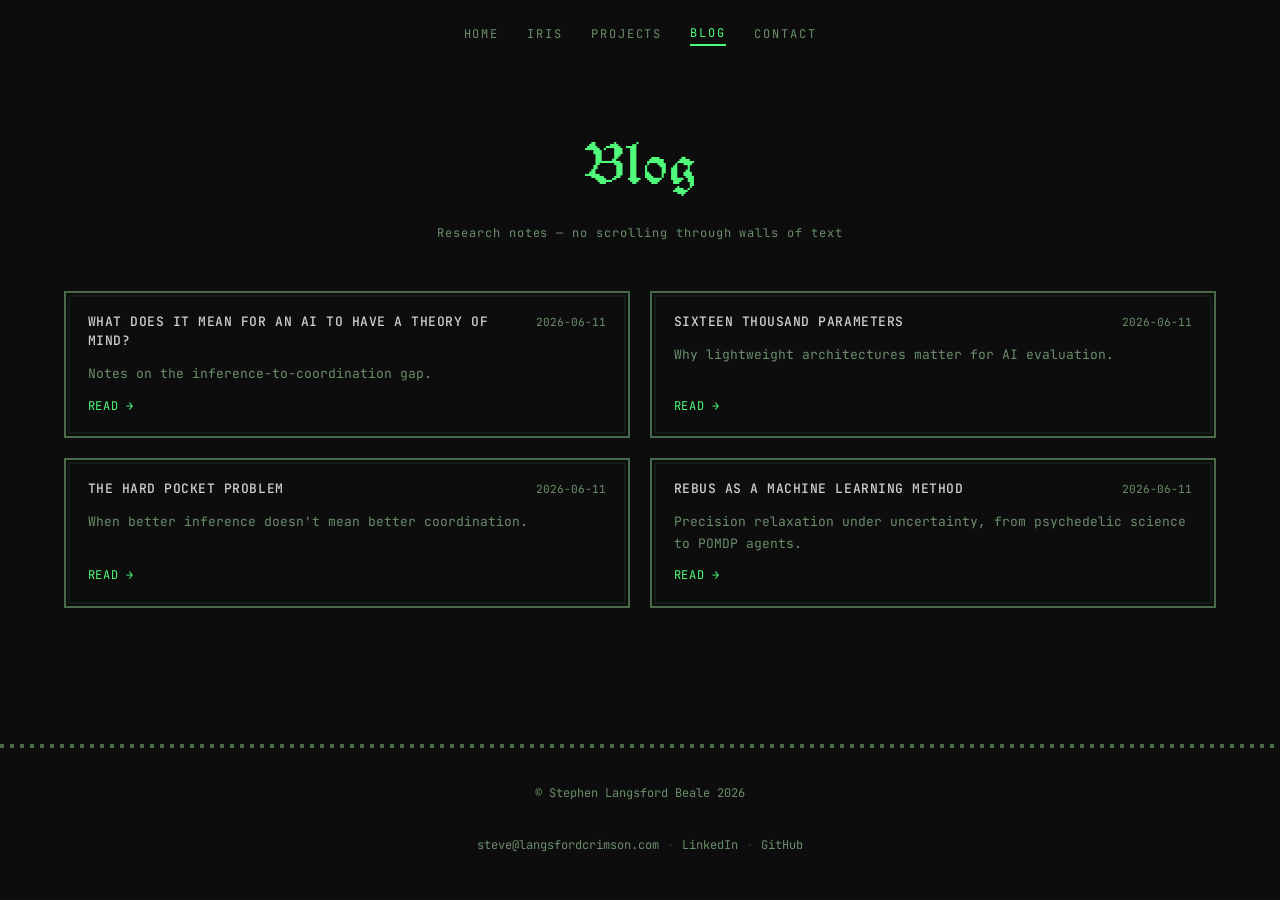
==== commit 8858bb54: "feat: rebrand to Albion Research and add cactus hero image Replace home hero subtitle, swap first ca" ====
--- a/blog.html
+++ b/blog.html
@@ -3,9 +3,9 @@
 <head>
   <meta charset="UTF-8">
   <meta name="viewport" content="width=device-width, initial-scale=1.0">
-  <title>Blog — IRIS Research Lab</title>
-  <meta name="description" content="Notes on theory of mind, AI evaluation, coordination, and machine learning methodology from IRIS Research Lab.">
-  <meta property="og:title" content="Blog — IRIS Research Lab">
+  <title>Blog — Albion Research</title>
+  <meta name="description" content="Notes on theory of mind, AI evaluation, coordination, and machine learning methodology from Albion Research.">
+  <meta property="og:title" content="Blog — Albion Research">
   <meta property="og:description" content="Research notes on AI theory of mind, lightweight architectures, and cognitive science for machine learning.">
   <meta property="og:type" content="website">
   <link rel="icon" href="favicon.svg" type="image/svg+xml">
--- a/theme-pixelcastle.css
+++ b/theme-pixelcastle.css
@@ -9,17 +9,22 @@
 }
 
 :root {
-  --bg: #000000;
-  --text: #f0f0f0;
-  --muted: #8a8a8a;
-  --border: #4a4a4a;
-  --border-light: #7a7a7a;
-  --border-dark: #2a2a2a;
-  --accent: #ffffff;
-  --accent-cyan: #00e5ff;
-  --accent-magenta: #ff3dff;
-  --accent-yellow: #ffe600;
+  --bg: #0d0d0d;
+  --text: #d0d0d0;
+  --muted: #6b8e6b;
+  --border: #2a3a2a;
+  --border-light: #4a6a4a;
+  --border-dark: #141c14;
+  --green: #50fa7b;
+  --green-bright: #78ff78;
+  --green-dim: #5f875f;
+  --green-deep: #2d4a2d;
+  --accent: var(--green);
   --font-display: "Pixelcastle", Georgia, serif;
+  --font-redaction: "Redaction 35", Georgia, serif;
+  --iris-accent: #6c5ce7;
+  --iris-accent-teal: #00b894;
+  --iris-accent-soft: #a89bf5;
 }
 
 body {
@@ -28,12 +33,12 @@
 }
 
 a {
-  color: var(--accent-cyan);
+  color: var(--green);
   text-decoration: none;
 }
 
 a:hover {
-  color: var(--accent-yellow);
+  color: var(--green-bright);
 }
 
 /* Pixel square dividers */
@@ -95,12 +100,12 @@
 
 .site-nav a:hover,
 .site-nav a[aria-current="page"] {
-  color: var(--text);
+  color: var(--green);
 }
 
 .site-nav a[aria-current="page"] {
   text-decoration: none;
-  border-bottom: 2px solid var(--accent-cyan);
+  border-bottom: 2px solid var(--green);
 }
 
 .nav-toggle {
@@ -110,20 +115,15 @@
     inset 0 0 0 4px var(--border-dark);
 }
 
-/* Typography */
-
-.display-title,
+/* Typography — main headers (Pixelcastle), sub-headers (JetBrains Mono) */
+
 .page-title,
-.section-heading,
-.blog-card-title,
-.blog-post__title,
-.retro-card__title,
-.retro-entry__title {
+.contact-panel .display-title {
   font-family: var(--font-display);
   font-weight: 400;
   letter-spacing: 0.02em;
   text-transform: none;
-  color: var(--text);
+  color: var(--green);
 }
 
 .page-title {
@@ -131,13 +131,30 @@
   margin-bottom: 0;
 }
 
+.contact-panel .display-title {
+  font-size: clamp(1.75rem, 4vw, 2.75rem);
+  margin-bottom: 1.5rem;
+}
+
+.section-heading,
+.retro-card__title,
+.changelog-card__title,
+.blog-card-title,
+.blog-post__title {
+  font-family: var(--font-mono);
+  font-weight: 500;
+  letter-spacing: 0.04em;
+  text-transform: uppercase;
+  color: var(--text);
+}
+
 .section-heading {
-  font-size: clamp(1.1rem, 2.5vw, 1.35rem);
+  font-size: clamp(0.9rem, 2vw, 1rem);
   margin-bottom: 0.75rem;
 }
 
 .mono-label {
-  color: var(--muted);
+  color: var(--green-dim);
 }
 
 /* Home — Quick Answers grid */
@@ -172,14 +189,12 @@
   aspect-ratio: 1 / 1;
   object-fit: cover;
   border: 2px solid var(--border-dark);
-  filter: grayscale(100%) contrast(1.1) brightness(0.85);
-  image-rendering: pixelated;
 }
 
 .retro-card__title {
-  font-size: 1.05rem;
-  margin: 0;
-  line-height: 1.3;
+  font-size: 0.8125rem;
+  margin: 0;
+  line-height: 1.45;
 }
 
 .retro-card__body {
@@ -194,36 +209,71 @@
   display: contents;
 }
 
-/* Projects — Changelog stack */
+/* Projects — Changelog cards (8bit-team2 pattern) */
 
 .retro-changelog {
-  max-width: 40rem;
+  max-width: 42rem;
   margin-inline: auto;
-}
-
-.retro-entry {
-  padding: 1.35rem 1.5rem 1.5rem;
-  margin-bottom: 0;
-}
-
-.retro-entry + .pixel-divider {
-  margin: 0;
-}
-
-.retro-entry__head {
   display: flex;
-  justify-content: space-between;
-  align-items: flex-start;
+  flex-direction: column;
   gap: 1rem;
-  margin-bottom: 0.85rem;
-}
-
-.retro-entry__date {
+}
+
+.changelog-card {
+  position: relative;
+  padding: 1.25rem 1.35rem 1.35rem;
+}
+
+.changelog-card .retro-tag {
+  position: absolute;
+  top: 0.5rem;
+  right: 1rem;
+  z-index: 1;
+}
+
+.changelog-card__header {
+  padding-bottom: 0.5rem;
+  padding-right: 4.5rem;
+}
+
+.changelog-card__title {
+  font-size: 0.8125rem;
+  margin: 0;
+  line-height: 1.45;
+}
+
+.changelog-card__content {
+  display: flex;
+  flex-direction: column;
+  gap: 0.85rem;
+}
+
+.changelog-card__description {
+  margin: 0;
+  font-size: 0.8125rem;
+  color: var(--muted);
+  line-height: 1.65;
+}
+
+.changelog-card__link {
   font-family: var(--font-mono);
-  font-size: 0.65rem;
-  letter-spacing: 0.1em;
+  font-size: 0.7rem;
+  letter-spacing: 0.08em;
   text-transform: uppercase;
-  color: var(--muted);
+  color: var(--green);
+  align-self: flex-start;
+}
+
+.changelog-card__link:hover {
+  color: var(--green-bright);
+}
+
+.changelog-card__link::after {
+  content: " ↓";
+}
+
+.changelog-separator {
+  margin: 0;
 }
 
 .retro-tag {
@@ -232,36 +282,13 @@
   letter-spacing: 0.12em;
   text-transform: uppercase;
   padding: 0.25rem 0.5rem;
-  border: 2px solid var(--text);
+  border: 2px solid var(--green);
   color: var(--bg);
-  background: var(--text);
+  background: var(--green);
   clip-path: polygon(0 0, calc(100% - 6px) 0, 100% 6px, 100% 100%, 6px 100%, 0 calc(100% - 6px));
 }
 
-.retro-entry__title {
-  font-size: 1.15rem;
-  margin: 0 0 0.65rem;
-  line-height: 1.35;
-}
-
-.retro-entry__body {
-  margin: 0 0 1rem;
-  font-size: 0.8125rem;
-  color: var(--muted);
-}
-
-.retro-entry__link {
-  font-family: var(--font-mono);
-  font-size: 0.7rem;
-  letter-spacing: 0.08em;
-  text-transform: uppercase;
-}
-
-.retro-entry__link::after {
-  content: " ↓";
-}
-
-/* Projects accordion fallback / table hide — table removed on retro branch */
+/* Legacy entry aliases removed — projects use changelog-card */
 
 /* Blog — retro cards */
 
@@ -283,24 +310,38 @@
 }
 
 .blog-card-title {
-  font-size: 1rem;
-  line-height: 1.35;
-}
-
-.blog-card-excerpt {
-  font-size: 0.8125rem;
+  font-size: 0.8125rem;
+  line-height: 1.45;
 }
 
 .blog-card-link {
   letter-spacing: 0.06em;
   text-transform: uppercase;
+  color: var(--green);
+}
+
+.blog-card-link:hover {
+  color: var(--green-bright);
 }
 
 /* Blog post */
+
+.blog-post__title {
+  font-size: clamp(0.95rem, 2.5vw, 1.125rem);
+  line-height: 1.45;
+}
+
+.blog-post__back:hover {
+  color: var(--green);
+}
 
 .blog-post__tag {
   border: 2px solid var(--border-light);
-  color: var(--accent-magenta);
+  color: var(--green-dim);
+}
+
+.blog-card-excerpt {
+  font-size: 0.8125rem;
 }
 
 .blog-formula {
@@ -308,15 +349,25 @@
   box-shadow: inset 0 0 0 2px var(--bg), inset 0 0 0 4px var(--border-dark);
 }
 
-/* IRIS */
+/* IRIS — Redaction 35 + main-branch purple accent */
+
+body:has(main.iris-page) .site-nav a:hover,
+body:has(main.iris-page) .site-nav a[aria-current="page"] {
+  color: var(--iris-accent);
+}
+
+body:has(main.iris-page) .site-nav a[aria-current="page"] {
+  border-bottom-color: var(--iris-accent);
+}
 
 body:has(main.iris-page) .site-header {
   background: var(--bg);
 }
 
 .iris-page::before {
-  opacity: 0.06;
-  filter: grayscale(100%) contrast(1.2);
+  opacity: 0.08;
+  filter: blur(1px) grayscale(100%);
+  mix-blend-mode: screen;
 }
 
 .iris-panel {
@@ -326,13 +377,44 @@
   text-align: center;
 }
 
+body:has(main.iris-page) .iris-panel.retro-frame {
+  border-color: #5544c0;
+  box-shadow:
+    inset 0 0 0 2px var(--bg),
+    inset 0 0 0 4px #3d2f8a;
+}
+
 .iris-content .display-title {
+  font-family: var(--font-redaction);
   font-size: clamp(1.35rem, 3.5vw, 2rem);
-  color: var(--text);
+  font-weight: 400;
+  letter-spacing: 0.04em;
+  text-transform: uppercase;
+  color: var(--iris-accent);
+}
+
+.iris-content .mono-label {
+  color: var(--iris-accent-teal);
+}
+
+.iris-content .body-copy {
+  color: #e5e5e5;
 }
 
 .iris-links a {
-  color: var(--accent-cyan);
+  color: var(--iris-accent);
+}
+
+.iris-links a:hover {
+  color: var(--iris-accent-soft);
+}
+
+.iris-links a::after {
+  color: var(--muted);
+}
+
+.iris-links a:hover::after {
+  color: var(--iris-accent);
 }
 
 /* Contact */
@@ -347,7 +429,11 @@
 }
 
 .contact-list a {
-  color: var(--accent-cyan);
+  color: var(--green);
+}
+
+.contact-list a:hover {
+  color: var(--green-bright);
 }
 
 .contact-credentials {
@@ -403,7 +489,7 @@
 }
 
 .retro-accordion__trigger:hover {
-  color: var(--accent-cyan);
+  color: var(--green);
 }
 
 .retro-accordion__chevron {
@@ -451,7 +537,7 @@
 }
 
 .footer-inner a:hover {
-  color: var(--accent-yellow);
+  color: var(--green);
 }
 
 /* Responsive */
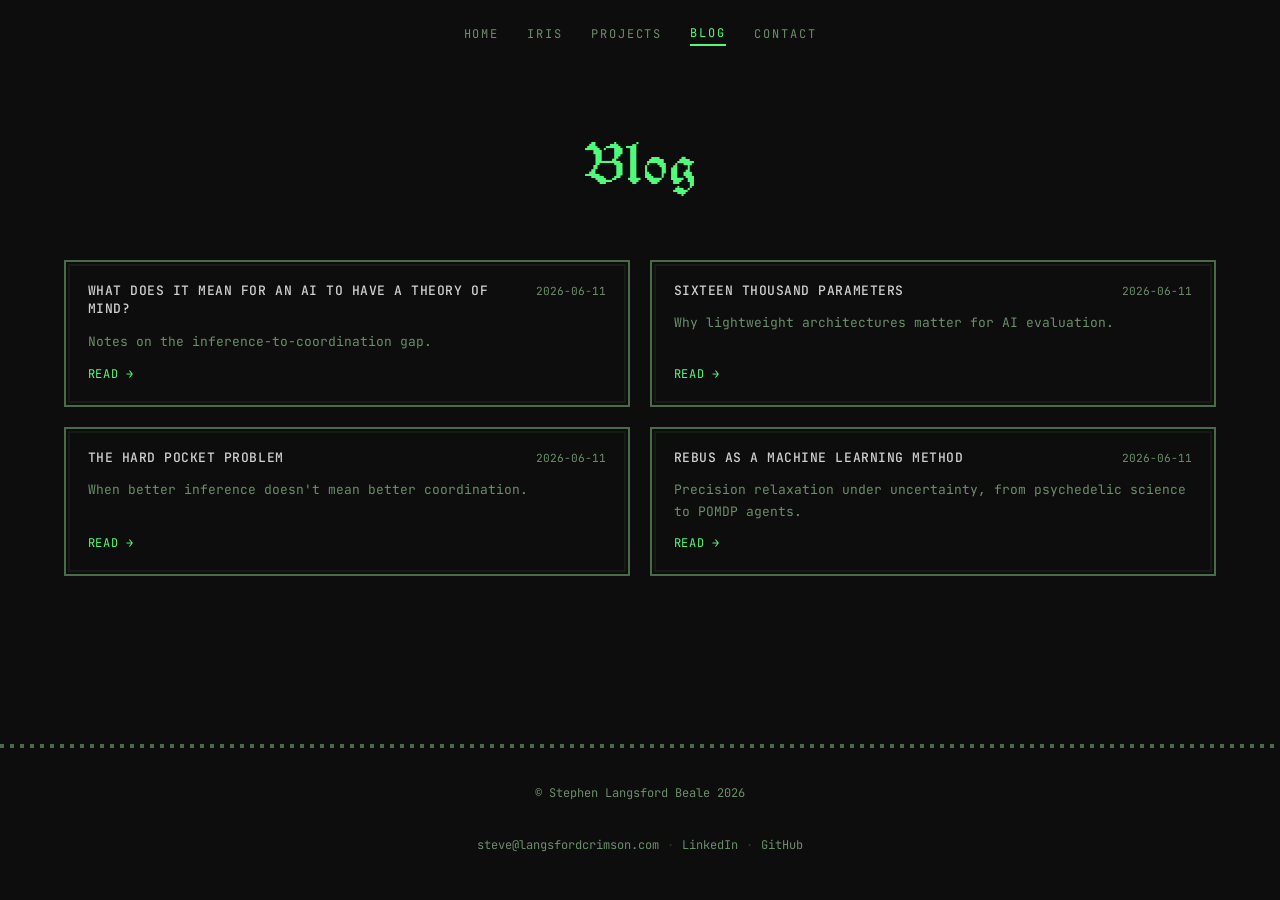
==== commit 1f5a8d82: "fix: remove page subtitles and improve Pixelcastle cap-A legibility Drop Projects/Blog hero subtitle" ====
--- a/blog.html
+++ b/blog.html
@@ -35,7 +35,6 @@
       <div class="container"><!-- copy:blog/heading -->
         <header class="page-hero">
           <h1 class="page-title">Blog</h1>
-          <p class="page-subtitle">Research notes — no scrolling through walls of text</p>
         </header>
         <!-- /copy:blog/heading -->
 
--- a/theme-pixelcastle.css
+++ b/theme-pixelcastle.css
@@ -1,4 +1,13 @@
 /* Pixelcastle retro-tech theme — 8bitcn-inspired overlays */
+
+@font-face {
+  font-family: "Pixelcastle";
+  src: url("fonts/redaction-35-latin-400-normal.woff2") format("woff2");
+  font-weight: 400;
+  font-style: normal;
+  font-display: swap;
+  unicode-range: U+0041;
+}
 
 @font-face {
   font-family: "Pixelcastle";
@@ -6,6 +15,7 @@
   font-weight: 400;
   font-style: normal;
   font-display: swap;
+  unicode-range: U+0000-0040, U+0042-10FFFF;
 }
 
 :root {
